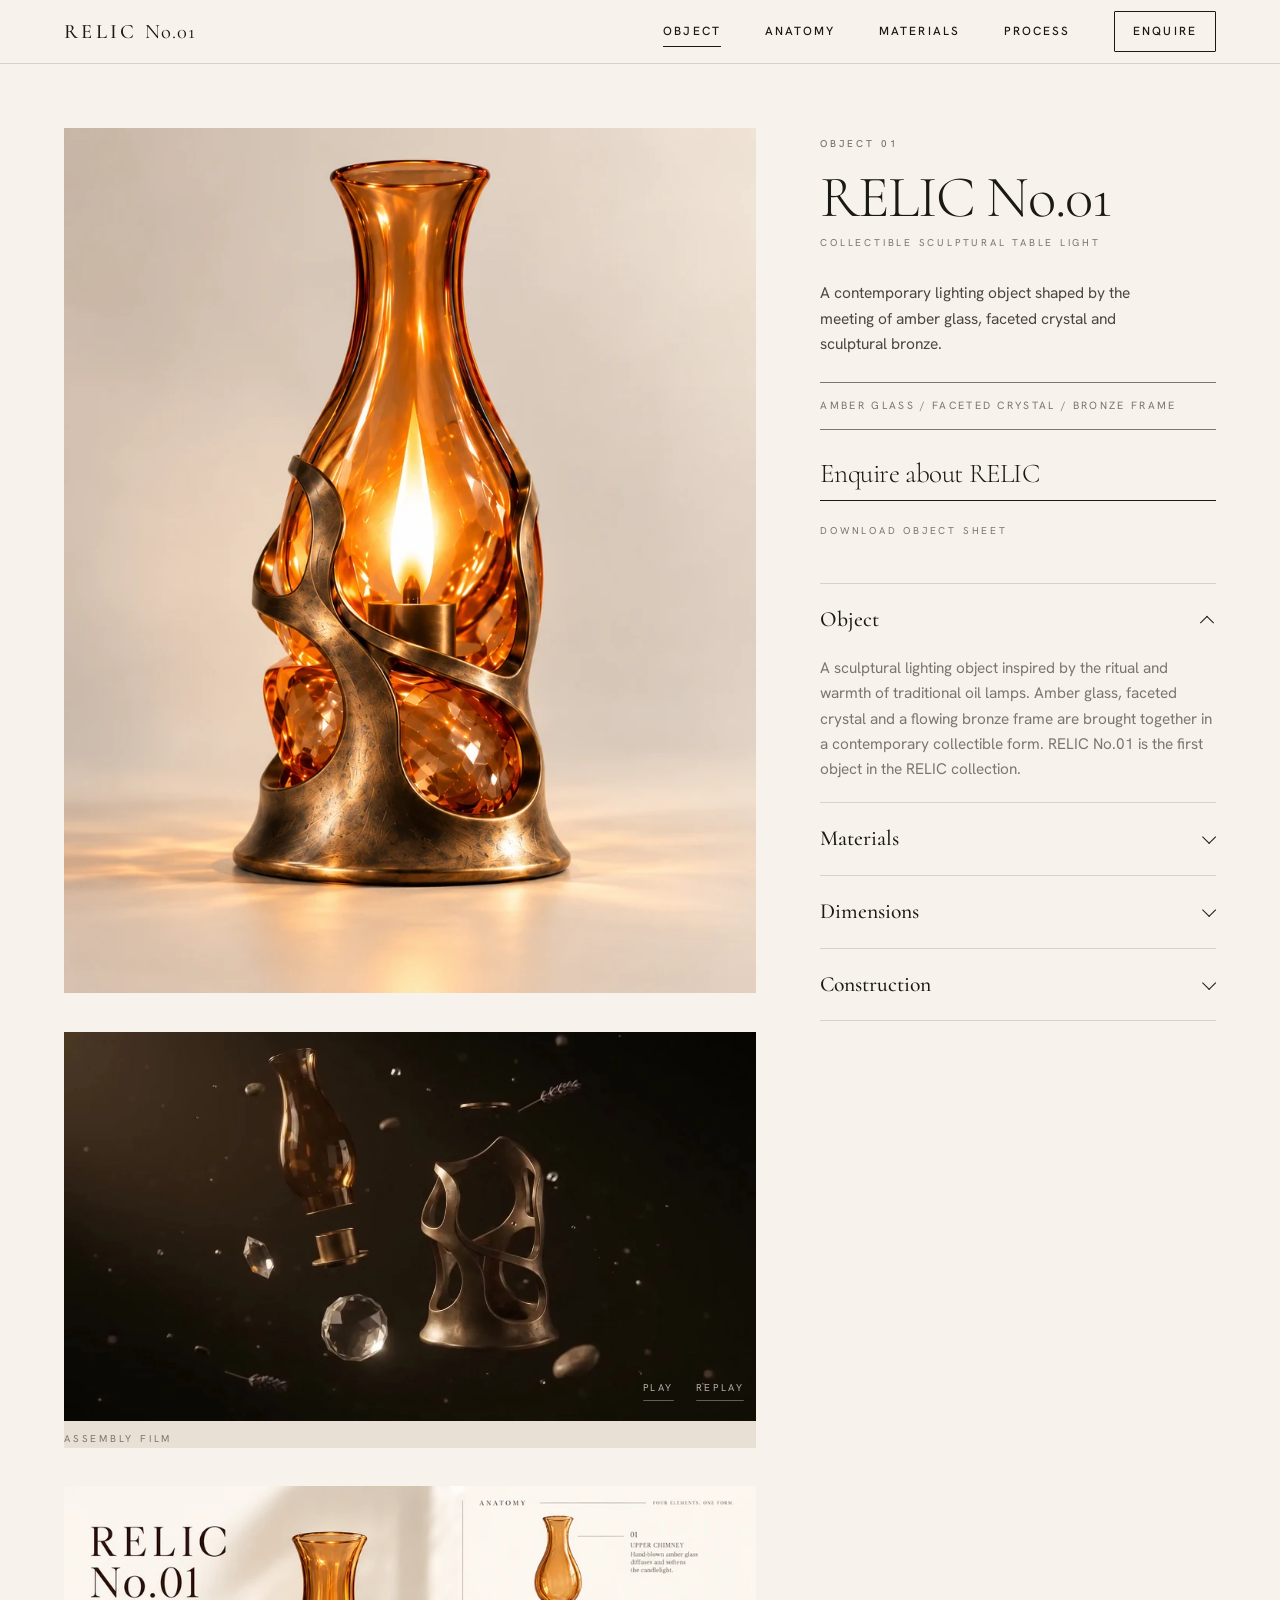
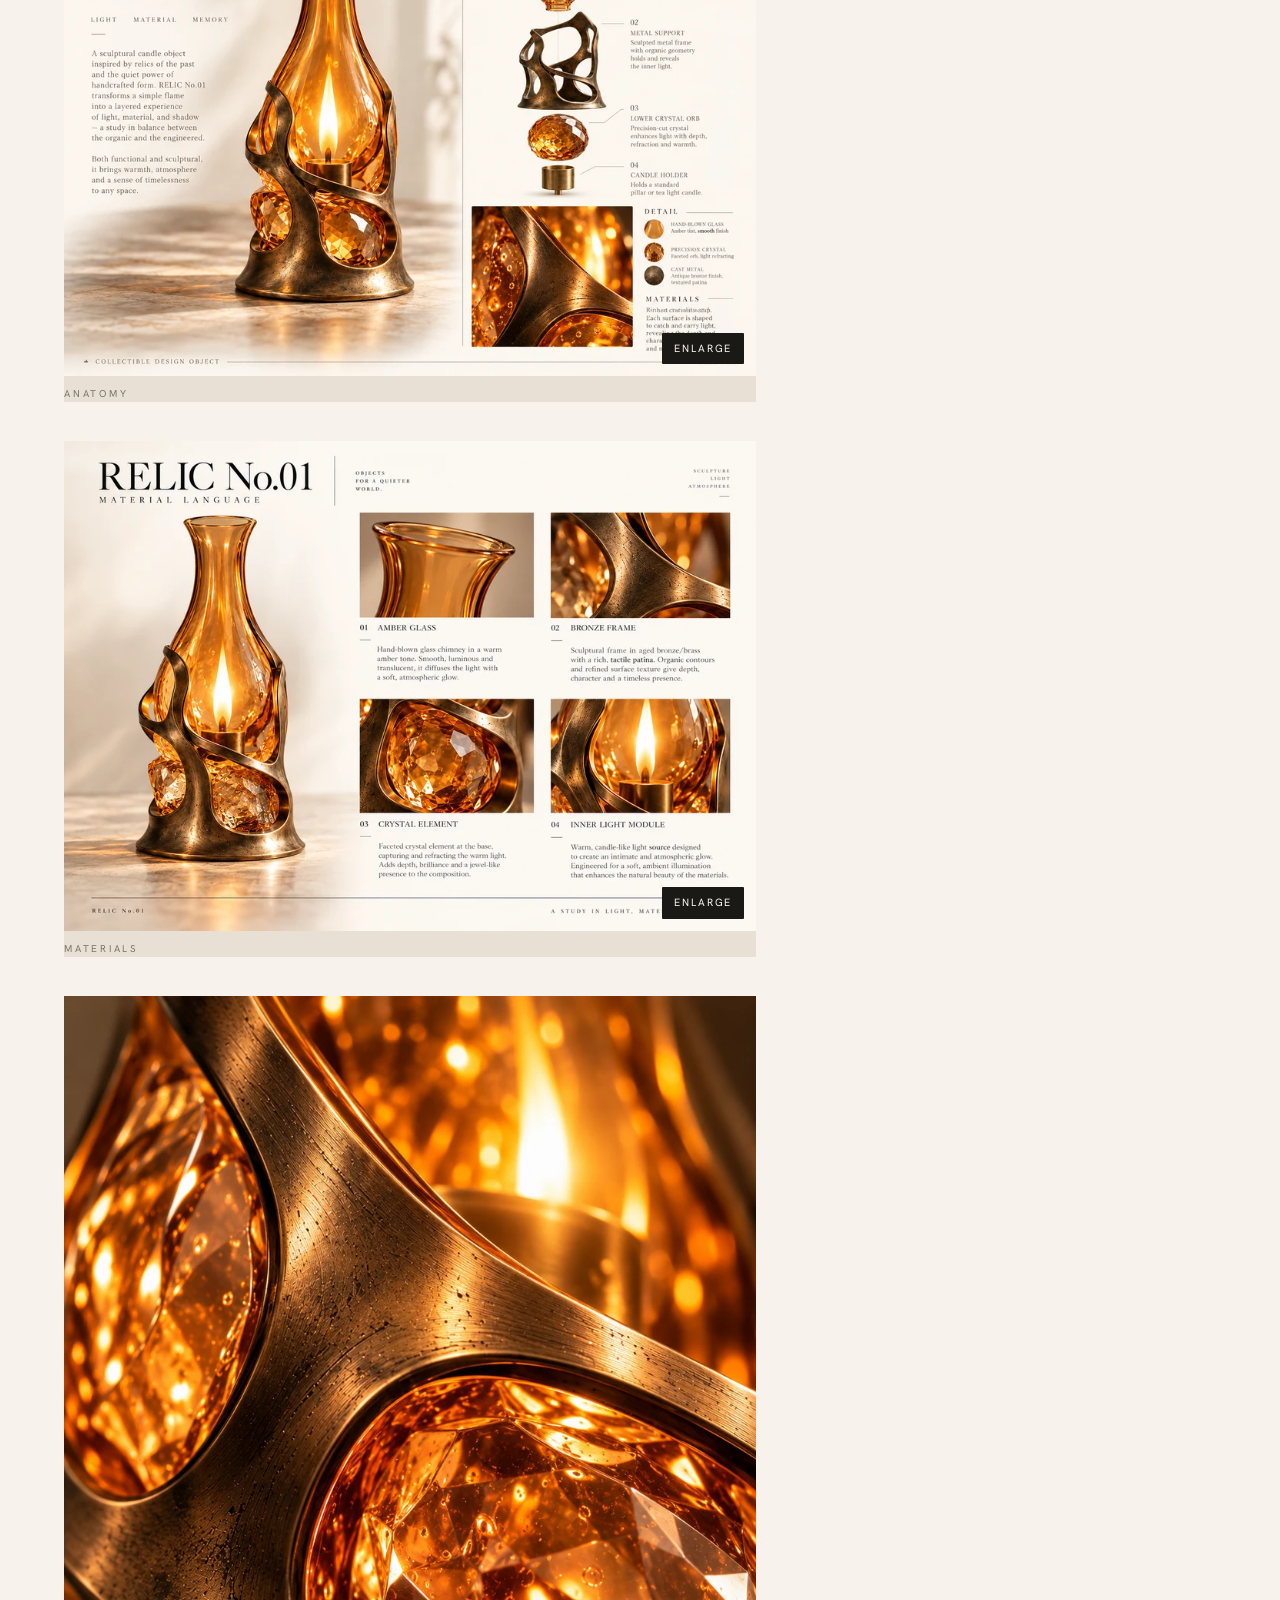
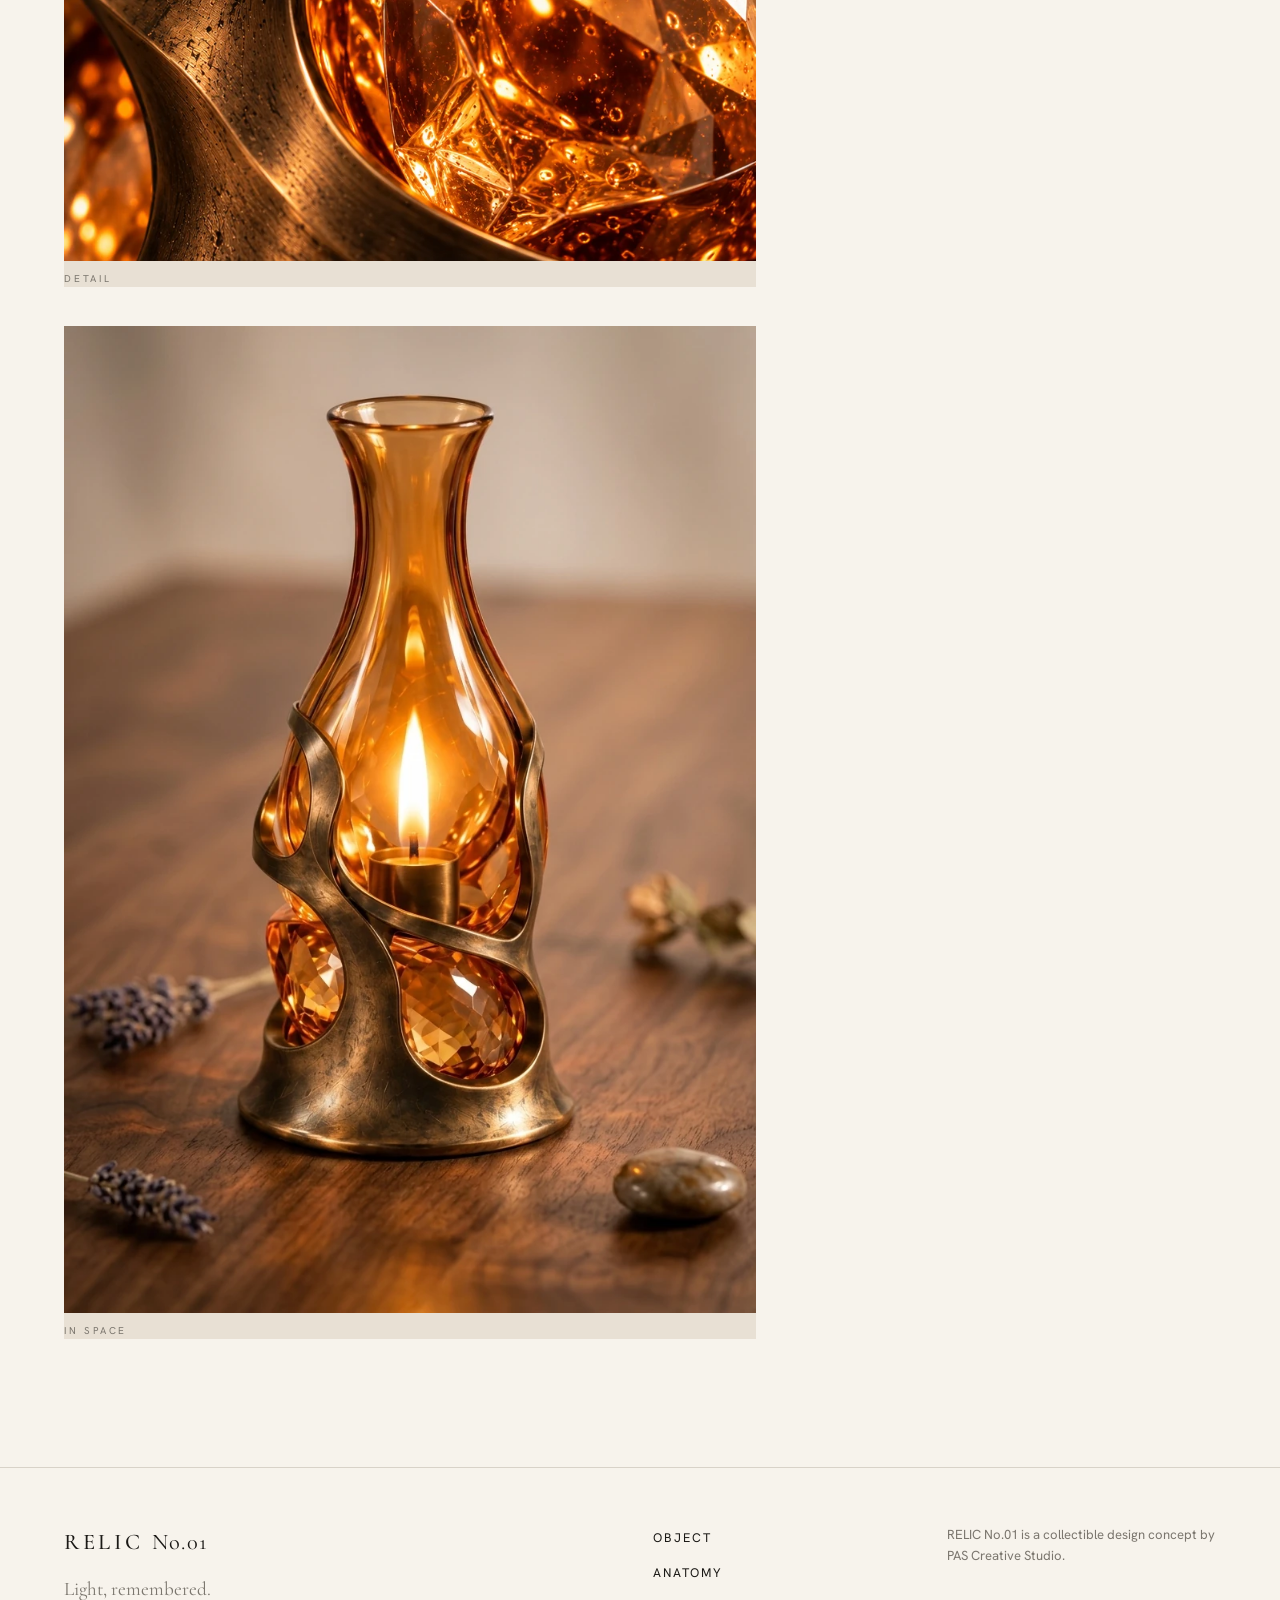
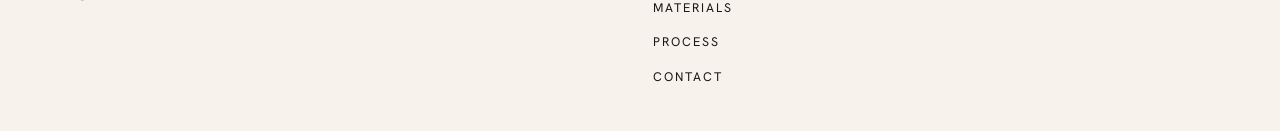
==== object/relic-01/index.html @ 2372d44c "Add files via upload" ====
<!doctype html>
<html lang="en">
<head>
<meta charset="utf-8">
<meta name="viewport" content="width=device-width, initial-scale=1, viewport-fit=cover">
<title>RELIC No.01 — Collectible Sculptural Table Light</title>
<meta name="description" content="RELIC No.01: a contemporary lighting object shaped by the meeting of amber glass, faceted crystal and sculptural bronze.">
<meta name="theme-color" content="#F7F3EC">
<meta property="og:title" content="RELIC No.01 — Collectible Sculptural Table Light">
<meta property="og:description" content="RELIC No.01: a contemporary lighting object shaped by the meeting of amber glass, faceted crystal and sculptural bronze.">
<meta property="og:type" content="website">
<meta property="og:image" content="../../assets/img/relic-hero-neutral.webp">
<link rel="preconnect" href="https://fonts.googleapis.com"><link rel="preconnect" href="https://fonts.gstatic.com" crossorigin><link href="https://fonts.googleapis.com/css2?family=Cormorant:ital,wght@0,300;0,400;0,500;1,400&family=Hanken+Grotesk:wght@400;500&display=swap" rel="stylesheet">
<link rel="stylesheet" href="../../css/style.css">
</head>
<body>
<a class="skip" href="#main">Skip to content</a>
<header class="header is-paper">
  <a class="logo" href="../../" aria-label="RELIC No.01, home">RELIC<span>No.01</span></a>
  <button class="menu-btn" type="button" aria-expanded="false" aria-controls="nav">Menu</button>
  <nav class="nav" id="nav" aria-label="Primary">
    <a href="../../object/relic-01/" aria-current="page">Object</a>
    <a href="../../#anatomy">Anatomy</a>
    <a href="../../#materials">Materials</a>
    <a href="../../#process">Process</a>
    <button class="nav__enq" type="button" data-enquire>Enquire</button>
  </nav>
</header>
<main id="main" class="pp">
  <div class="pp__grid">
    <div class="pp__media">
      <figure class="pp__hero">
        <img src="../../assets/img/relic-hero-neutral.webp" srcset="../../assets/img/relic-hero-neutral-900.webp 900w, ../../assets/img/relic-hero-neutral.webp 1122w" sizes="(max-width: 960px) 100vw, 58vw" width="1122" height="1402" alt="RELIC No.01, lit, against a neutral backdrop: full silhouette of the glass chimney, crystal and bronze frame." loading="eager" fetchpriority="high">
      </figure>
      <figure>
        <div class="film" data-film-wrap>
  <video id="v-assembly" data-film muted playsinline preload="none" poster="../../assets/img/poster-assembly.webp" aria-label="Film: the glass chimney, inner light, crystal and bronze frame drawing together into RELIC No.01.">
    <source src="../../assets/video/relic-assembly.mp4" type="video/mp4">
  </video>
  <div class="film__ctrl">
    <button type="button" data-toggle="v-assembly">Pause</button>
    <button type="button" data-replay="v-assembly">Replay</button>
  </div>
</div>
        <figcaption class="meta">Assembly film</figcaption>
      </figure>
      <figure>
        <button class="zoom" type="button" data-zoom="../../assets/img/relic-anatomy-board.webp" data-alt="Anatomy board" aria-label="Enlarge the anatomy board">
          <img src="../../assets/img/relic-anatomy-board.webp" srcset="../../assets/img/relic-anatomy-board-900.webp 900w, ../../assets/img/relic-anatomy-board.webp 1491w" sizes="(max-width: 960px) 100vw, 58vw" width="1491" height="1055" alt="Anatomy board: exploded view of RELIC No.01 showing each component." loading="lazy" decoding="async">
          <span class="zoom__hint" aria-hidden="true">Enlarge</span>
        </button>
        <figcaption class="meta">Anatomy</figcaption>
      </figure>
      <figure>
        <button class="zoom" type="button" data-zoom="../../assets/img/relic-material-board.webp" data-alt="Material board" aria-label="Enlarge the material board">
          <img src="../../assets/img/relic-material-board.webp" srcset="../../assets/img/relic-material-board-900.webp 900w, ../../assets/img/relic-material-board.webp 1491w" sizes="(max-width: 960px) 100vw, 58vw" width="1491" height="1055" alt="Material board: amber glass, bronze frame, crystal element and inner light module." loading="lazy" decoding="async">
          <span class="zoom__hint" aria-hidden="true">Enlarge</span>
        </button>
        <figcaption class="meta">Materials</figcaption>
      </figure>
      <figure>
        <img src="../../assets/img/relic-macro-junction.webp" srcset="../../assets/img/relic-macro-junction-900.webp 900w, ../../assets/img/relic-macro-junction.webp 1122w" sizes="(max-width: 960px) 100vw, 58vw" width="1122" height="1402" alt="Macro detail: patinated bronze rib meeting faceted amber crystal." loading="lazy" decoding="async">
        <figcaption class="meta">Detail</figcaption>
      </figure>
      <figure>
        <img src="../../assets/img/relic-lifestyle-wood.webp" width="864" height="1232" alt="RELIC No.01 lit on a walnut table beside dried lavender and a smooth stone." loading="lazy" decoding="async">
        <figcaption class="meta">In space</figcaption>
      </figure>
    </div>

    <aside class="pp__info" aria-label="Object information">
      <p class="eyebrow" style="margin-bottom:1rem">OBJECT 01</p>
      <h1>RELIC No.01</h1>
      <p class="pp__cat">Collectible Sculptural Table Light</p>
      <p class="pp__desc">A contemporary lighting object shaped by the meeting of amber glass, faceted crystal and sculptural bronze.</p>
      <p class="pp__mat">Amber Glass / Faceted Crystal / Bronze Frame</p>
      <div class="pp__cta">
        <button class="cta-line cta-line--sm" type="button" data-enquire>Enquire about RELIC</button>
        <a class="cta-sub" href="../../assets/relic-no01-object-sheet.pdf" download>Download object sheet</a>
      </div>

      <div class="acc">
        <div class="acc__item">
          <h2><button class="acc__btn" type="button" id="a1" aria-expanded="true" aria-controls="p1">Object</button></h2>
          <div class="acc__panel" id="p1" role="region" aria-labelledby="a1" data-open="true"><div>
            <p>A sculptural lighting object inspired by the ritual and warmth of traditional oil lamps. Amber glass, faceted crystal and a flowing bronze frame are brought together in a contemporary collectible form. RELIC No.01 is the first object in the RELIC collection.</p>
          </div></div>
        </div>
        <div class="acc__item">
          <h2><button class="acc__btn" type="button" id="a2" aria-expanded="false" aria-controls="p2">Materials</button></h2>
          <div class="acc__panel" id="p2" role="region" aria-labelledby="a2" data-open="false"><div>
            <ul>
              <li><span>Glass chimney</span><span>Amber-tinted glass</span></li>
              <li><span>Crystal element</span><span>Faceted crystal element</span></li>
              <li><span>Frame</span><span>Bronze-toned sculptural metal frame</span></li>
              <li><span>Inner light</span><span>Compact inner light holder</span></li>
            </ul>
          </div></div>
        </div>
        <div class="acc__item">
          <h2><button class="acc__btn" type="button" id="a3" aria-expanded="false" aria-controls="p3">Dimensions</button></h2>
          <div class="acc__panel" id="p3" role="region" aria-labelledby="a3" data-open="false"><div>
            <ul>
              <li><span>Total height</span><span>380 mm</span></li>
              <li><span>Maximum width</span><span>160 mm</span></li>
              <li><span>Glass chimney</span><span>180 mm</span></li>
              <li><span>Crystal element</span><span>60 mm</span></li>
              <li><span>Metal body and base</span><span>140 mm</span></li>
            </ul>
            <p class="note">Concept dimensions: provisional proportions from the design sheet, not final manufacturing dimensions.</p>
          </div></div>
        </div>
        <div class="acc__item">
          <h2><button class="acc__btn" type="button" id="a4" aria-expanded="false" aria-controls="p4">Construction</button></h2>
          <div class="acc__panel" id="p4" role="region" aria-labelledby="a4" data-open="false"><div>
            <p>Four elements: an upper glass chimney, an inner light holder, a faceted crystal element and a sculptural metal frame that holds and reveals the inner light. The frame rises from an integrated, flared base that sits directly on the surface. The holder is designed around a compact candle-like light source.</p>
          </div></div>
        </div>
      </div>
    </aside>
  </div>
</main>
<footer class="footer">
  <div class="grid">
    <div class="footer__brand">
      <a class="logo" href="../../">RELIC<span>No.01</span></a>
      <p>Light, remembered.</p>
    </div>
    <nav class="footer__links" aria-label="Footer">
      <a href="../../object/relic-01/">Object</a>
      <a href="../../#anatomy">Anatomy</a>
      <a href="../../#materials">Materials</a>
      <a href="../../#process">Process</a>
      <button type="button" data-enquire>Contact</button>
    </nav>
    <p class="footer__credit">RELIC No.01 is a collectible design concept by PAS Creative Studio.</p>
  </div>
</footer>
<dialog id="lightbox" class="lightbox" aria-label="Enlarged image">
  <button class="lightbox__close" type="button">Close</button>
  <img src="" alt="">
</dialog>
<dialog id="enquiry" class="enq" aria-labelledby="enq-title">
  <div class="enq__wrap">
    <button class="enq__close" type="button">Close</button>
    <div class="enq__side">
      <p class="meta">RELIC No.01</p>
      <h2 id="enq-title">Enquire about RELIC</h2>
      <p class="lead">A few words are enough.</p>
    </div>
    <form class="enq__form">
      <label class="field"><span>Name</span><input name="name" autocomplete="name" required></label>
      <label class="field"><span>Email</span><input name="email" type="email" autocomplete="email" required></label>
      <label class="field"><span>Message</span><textarea name="message" rows="3" required></textarea></label>
      <button class="enq__send" type="submit">Send enquiry</button>
      <p class="enq__status" role="status" aria-live="polite"></p>
    </form>
  </div>
</dialog>
<script src="../../js/main.js" defer></script>
</body>
</html>
---- css/style.css ----
/* RELIC No.01 — stylesheet
   Tokens come from the project brief. Warm-white editorial site with a dark entrance. */

:root {
  --bg: #F7F3EC;
  --white: #FFFFFF;
  --ink: #1B1916;
  --ink-2: #7B766E;
  --warm: #E8E0D4;
  --bronze: #7A5536;
  --amber: #C97624;
  --line: #D8D2C8;
  --black: #090807;
  --deep: #040302;

  --m: clamp(20px, 5vw, 80px);          /* outer margin */
  --gap: clamp(12px, 2vw, 28px);        /* column gap */
  --header-h: 64px;

  --serif: "Cormorant", "Cormorant Garamond", "Bodoni 72", Didot, Georgia, "Times New Roman", serif;
  --sans: "Hanken Grotesk", "Helvetica Neue", Helvetica, Arial, system-ui, sans-serif;
}

*, *::before, *::after { box-sizing: border-box; }
html { -webkit-text-size-adjust: 100%; scroll-padding-top: calc(var(--header-h) + 8px); }
body {
  margin: 0;
  background: var(--bg);
  color: var(--ink);
  font-family: var(--sans);
  font-size: 1.0625rem;
  line-height: 1.65;
  -webkit-font-smoothing: antialiased;
  text-rendering: optimizeLegibility;
}
img, video { display: block; max-width: 100%; height: auto; }
button { font: inherit; color: inherit; background: none; border: 0; padding: 0; cursor: pointer; }
a { color: inherit; }
h1, h2, h3, p, ol, ul, dl, dd, figure { margin: 0; padding: 0; }
ol, ul { list-style: none; }

:focus-visible { outline: 2px solid var(--amber); outline-offset: 3px; }

.skip {
  position: fixed; left: 12px; top: -60px; z-index: 200;
  background: var(--ink); color: var(--bg); padding: 10px 16px; text-decoration: none;
}
.skip:focus { top: 12px; }

/* ---------- type ---------- */
.display {
  font-family: var(--serif);
  font-weight: 300;
  font-size: clamp(2.9rem, 7.6vw, 8.4rem);
  line-height: 0.96;
  letter-spacing: -0.028em;
  text-wrap: balance;
}
.headline {
  font-family: var(--serif);
  font-weight: 300;
  font-size: clamp(2.2rem, 5vw, 5.2rem);
  line-height: 1;
  letter-spacing: -0.022em;
  text-wrap: balance;
}
.eyebrow {
  font-family: var(--sans);
  font-size: 0.62rem;
  font-weight: 500;
  letter-spacing: 0.3em;
  text-transform: uppercase;
  color: var(--ink-2);
  margin-bottom: 2.2rem;
}
.copy { max-width: 36ch; color: #4b463f; font-size: .97rem; line-height: 1.72; }
.copy--muted { color: var(--ink-2); }
.meta {
  font-size: 0.62rem; letter-spacing: 0.28em; text-transform: uppercase; color: var(--ink-2);
}

/* ---------- layout ---------- */
.grid {
  display: grid;
  grid-template-columns: repeat(12, minmax(0, 1fr));
  column-gap: var(--gap);
  padding-inline: var(--m);
}
.section { padding-block: clamp(120px, 17vw, 260px); }
.section--tight { padding-block: clamp(56px, 8vw, 120px); }
.rule { border: 0; border-top: 1px solid var(--line); margin: 0; }

/* ---------- buttons / links ---------- */
.btn {
  display: inline-flex; align-items: center; justify-content: center;
  min-height: 48px; padding: 0 28px;
  font-size: 0.78rem; font-weight: 500; letter-spacing: 0.16em; text-transform: uppercase;
  text-decoration: none;
  border: 1px solid var(--ink); border-radius: 1px;
  transition: background-color .35s ease, color .35s ease, border-color .35s ease;
}
.btn--solid { background: var(--ink); color: var(--bg); }
.btn--solid:hover { background: var(--bronze); border-color: var(--bronze); }
.btn--line { background: transparent; color: var(--ink); }
.btn--line:hover { background: var(--ink); color: var(--bg); }
.btn--sm { min-height: 40px; padding: 0 18px; font-size: 0.7rem; }
.link {
  display: inline-block; font-size: 0.78rem; font-weight: 500; letter-spacing: 0.16em; text-transform: uppercase;
  text-decoration: none; padding-bottom: 6px; border-bottom: 1px solid currentColor;
  transition: color .3s ease, border-color .3s ease;
}
.link:hover { color: var(--bronze); }

/* ---------- header ---------- */
.header {
  position: fixed; inset: 0 0 auto 0; z-index: 100;
  height: var(--header-h);
  display: flex; align-items: center; justify-content: space-between;
  padding-inline: var(--m);
  transition: background-color .6s ease, color .6s ease, border-color .6s ease;
  border-bottom: 1px solid transparent;
}
.header.is-light { color: var(--bg); background: transparent; }
.header.is-paper {
  color: var(--ink);
  background: rgba(247, 243, 236, .93);
  -webkit-backdrop-filter: blur(10px); backdrop-filter: blur(10px);
  border-bottom-color: var(--line);
}
.logo {
  font-family: var(--serif); font-size: 1.28rem; font-weight: 500; letter-spacing: 0.16em;
  text-decoration: none; white-space: nowrap;
}
.logo span { font-weight: 400; letter-spacing: 0.06em; margin-left: .35em; }
.nav { display: flex; align-items: center; gap: clamp(20px, 3.4vw, 52px); }
.nav a, .nav button.nav__enq {
  font-size: 0.74rem; font-weight: 500; letter-spacing: 0.18em; text-transform: uppercase;
  text-decoration: none; position: relative; padding: 8px 0;
}
.nav a::after {
  content: ""; position: absolute; left: 0; right: 0; bottom: 2px; height: 1px;
  background: currentColor; transform: scaleX(0); transform-origin: left; transition: transform .4s ease;
}
.nav a:hover::after, .nav a[aria-current="page"]::after { transform: scaleX(1); }
.nav__enq { border: 1px solid currentColor; padding: 10px 18px !important; border-radius: 1px; transition: background-color .3s, color .3s; }
.nav__enq:hover { background: var(--ink); color: var(--bg); border-color: var(--ink); }
.header.is-light .nav__enq:hover { background: var(--bg); color: var(--ink); border-color: var(--bg); }
.menu-btn { display: none; font-size: 0.74rem; font-weight: 500; letter-spacing: 0.18em; text-transform: uppercase; padding: 10px 0; }

@media (max-width: 820px) {
  .menu-btn { display: block; }
  .nav {
    position: fixed; inset: var(--header-h) 0 auto 0;
    flex-direction: column; align-items: flex-start; gap: 0;
    background: var(--bg); color: var(--ink);
    padding: 12px var(--m) 28px; border-bottom: 1px solid var(--line);
    transform: translateY(-8px); opacity: 0; visibility: hidden;
    transition: opacity .35s ease, transform .35s ease, visibility .35s;
  }
  .nav.is-open { opacity: 1; transform: none; visibility: visible; }
  .nav a, .nav button.nav__enq { width: 100%; padding: 16px 0; font-size: .82rem; border-bottom: 1px solid var(--line); }
  .nav a::after { display: none; }
  .nav__enq { border: 0 !important; border-bottom: 1px solid var(--line) !important; text-align: left; padding: 16px 0 !important; }
  .nav__enq:hover { background: none !important; color: var(--bronze) !important; }
  body.menu-open .header.is-light { background: var(--bg); color: var(--ink); }
}

/* ---------- 01 dark entrance ---------- */
.entrance { position: relative; height: 300vh; height: 300svh; background: var(--deep); }
.entrance__pin {
  position: sticky; top: 0; height: 100vh; height: 100svh; overflow: hidden;
  background: var(--deep);
}
.entrance__frame {
  position: absolute; top: 3svh; bottom: 3svh;
  right: calc(var(--m) + 3vw);
  aspect-ratio: 1122 / 1402;
  -webkit-mask-image: linear-gradient(to right, transparent, #000 19%, #000 81%, transparent), linear-gradient(to bottom, transparent, #000 14%, #000 86%, transparent);
  -webkit-mask-composite: source-in;
  mask-image: linear-gradient(to right, transparent, #000 19%, #000 81%, transparent), linear-gradient(to bottom, transparent, #000 14%, #000 86%, transparent);
  mask-composite: intersect;
}
.entrance__frame img { position: absolute; inset: 0; width: 100%; height: 100%; object-fit: cover; }
.e-base { filter: brightness(.022) saturate(.6); }
.e-lit {
  --mx: 50%; --my: 45%; --r: 160px;
  -webkit-mask-image: radial-gradient(circle var(--r) at var(--mx) var(--my), #000 0%, rgba(0,0,0,.82) 24%, rgba(0,0,0,.3) 56%, transparent 100%);
  mask-image: radial-gradient(circle var(--r) at var(--mx) var(--my), #000 0%, rgba(0,0,0,.82) 24%, rgba(0,0,0,.3) 56%, transparent 100%);
}
.entrance__text {
  position: absolute; left: var(--m); bottom: clamp(36px, 9svh, 96px);
  color: var(--bg); max-width: 38vw;
}
.entrance__line {
  font-size: .74rem; letter-spacing: .26em; text-transform: uppercase; color: rgba(247,243,236,.5); margin-bottom: 1.8rem; font-size: .64rem;
}
.entrance__title { font-size: clamp(2.8rem, 6.4vw, 7rem); color: rgba(247,243,236,.92); }
.entrance__hint {
  display: flex; align-items: center; gap: 14px; margin-top: 2.6rem;
  font-size: .62rem; letter-spacing: .3em; text-transform: uppercase; color: rgba(247,243,236,.45);
}
.entrance__hint i { display: block; width: 44px; height: 1px; background: currentColor; transform-origin: left; animation: hint 2.8s ease-in-out infinite; }
@keyframes hint { 0%, 100% { transform: scaleX(.3); opacity: .5; } 50% { transform: scaleX(1); opacity: 1; } }

@media (max-width: 820px) {
  .entrance__frame { left: 50%; right: auto; top: 11svh; bottom: auto; width: min(94vw, 62svh); transform: translateX(-50%); }
  .entrance__text { right: var(--m); max-width: none; bottom: clamp(28px, 6svh, 56px); }
  .entrance__title { font-size: clamp(2.5rem, 12vw, 3.6rem); }
  .entrance__hint { margin-top: 1.6rem; }
}

/* ---------- 02 introduction ---------- */
.intro .eyebrow { grid-column: 1 / -1; }
.intro h2 { grid-column: 1 / span 10; }
.intro .copy { grid-column: 7 / span 5; margin-top: clamp(32px, 5vw, 72px); font-size: 1.125rem; }
@media (max-width: 820px) {
  .intro h2 { grid-column: 1 / -1; }
  .intro .copy { grid-column: 1 / -1; }
}

/* ---------- 03 hero object ---------- */
.object-hero { align-items: end; }
.object-hero__media { grid-column: 1 / span 6; max-width: min(100%, 76svh); }
.object-hero__media img { width: 100%; }
.object-hero__text { grid-column: 8 / span 5; padding-bottom: 6px; }
.object-hero__text .headline { margin-bottom: 1.6rem; }
.object-hero__text .copy { margin-bottom: 2.4rem; }
@media (max-width: 820px) {
  .object-hero__media, .object-hero__text { grid-column: 1 / -1; }
  .object-hero__media { max-width: none; }
  .object-hero__text { margin-top: 2.4rem; }
}

/* ---------- 04 assembly film ---------- */
.film-head { align-items: end; padding-bottom: clamp(32px, 5vw, 64px); }
.film-head .eyebrow { grid-column: 1 / -1; }
.film-head .headline { grid-column: 1 / span 7; }
.film-head .copy { grid-column: 9 / span 4; }
@media (max-width: 820px) {
  .film-head .headline, .film-head .copy { grid-column: 1 / -1; }
  .film-head .copy { margin-top: 1.4rem; }
}
.film { position: relative; background: var(--black); }
.film video, .film > img { width: 100%; aspect-ratio: 16 / 9; object-fit: cover; background: var(--black); }
.film__ctrl { position: absolute; right: var(--m); bottom: 18px; display: flex; gap: 8px; }
.film__ctrl button {
  min-height: 36px; padding: 0 14px; color: var(--bg);
  font-size: .68rem; letter-spacing: .18em; text-transform: uppercase;
  border: 1px solid rgba(247,243,236,.5); background: rgba(9,8,7,.35); border-radius: 1px;
  -webkit-backdrop-filter: blur(4px); backdrop-filter: blur(4px);
  transition: background-color .3s, color .3s, border-color .3s;
}
.film__ctrl button:hover { background: var(--bg); color: var(--ink); border-color: var(--bg); }
.film__cap { padding: 14px var(--m) 0; }

/* ---------- 05 anatomy ---------- */
.anatomy .grid { align-items: start; }
.anatomy__text { grid-column: 1 / span 4; position: sticky; top: calc(var(--header-h) + 40px); }
.anatomy__text .headline { margin-bottom: 1.6rem; }
.anatomy__text .copy { margin-bottom: clamp(28px, 3.4vw, 48px); }
.anatomy__board { grid-column: 5 / -1; }
.parts { border-top: 1px solid var(--line); }
.parts li { display: grid; grid-template-columns: 3.2rem 1fr; padding: 18px 0; border-bottom: 1px solid var(--line); }
.parts .n { font-family: var(--serif); font-size: 1.15rem; color: var(--bronze); line-height: 1.5; }
.parts h3 { font-family: var(--serif); font-weight: 500; font-size: 1.3rem; line-height: 1.3; }
.parts p { font-size: .94rem; color: var(--ink-2); margin-top: 4px; max-width: 38ch; line-height: 1.55; }
@media (max-width: 960px) {
  .anatomy__text { position: static; grid-column: 1 / -1; }
  .anatomy__board { grid-column: 1 / -1; margin-top: 48px; }
}
@media (min-width: 961px) and (max-height: 820px) {
  .anatomy__text { position: static; }
}

.zoom { display: block; width: 100%; position: relative; cursor: zoom-in; background: var(--warm); }
.zoom img { width: 100%; }
.zoom__hint {
  position: absolute; right: 12px; bottom: 12px; padding: 7px 12px;
  font-size: .66rem; letter-spacing: .18em; text-transform: uppercase;
  background: rgba(247,243,236,.92); color: var(--ink); border-radius: 1px;
}

/* ---------- 06 materials ---------- */
.materials .head { align-items: end; margin-bottom: clamp(40px, 6vw, 88px); }
.materials .eyebrow { grid-column: 1 / -1; }
.materials .headline { grid-column: 1 / span 7; }
.materials .head .copy { grid-column: 9 / span 4; }
.materials .board { padding-inline: var(--m); }
.mat {
  display: grid; grid-template-columns: repeat(4, minmax(0, 1fr)); column-gap: var(--gap);
  padding-inline: var(--m); margin-top: clamp(40px, 6vw, 88px);
}
.mat > div { border-top: 1px solid var(--ink); padding-top: 18px; padding-right: 12px; }
.mat dt { font-family: var(--serif); font-size: 1.5rem; font-weight: 500; line-height: 1.2; margin-bottom: 10px; }
.mat dd { font-size: .96rem; color: var(--ink-2); max-width: 30ch; line-height: 1.6; }
@media (max-width: 820px) {
  .materials .headline, .materials .head .copy { grid-column: 1 / -1; }
  .materials .head .copy { margin-top: 1.4rem; }
  .mat { grid-template-columns: 1fr 1fr; row-gap: 32px; }
}
@media (max-width: 520px) { .mat { grid-template-columns: 1fr; } }

/* ---------- 07 material detail (charcoal) ---------- */
.detail { background: var(--ink); color: var(--bg); padding: 0; }
.detail .grid { align-items: stretch; min-height: min(100svh, 920px); }
.detail__text {
  grid-column: 1 / span 5; align-self: end; padding-block: clamp(64px, 9vw, 128px);
}
.detail .eyebrow { color: rgba(247,243,236,.55); }
.detail .headline { margin-bottom: 1.6rem; }
.detail .copy { color: rgba(247,243,236,.78); }
.detail__media {
  grid-column: 6 / -1; margin-right: calc(var(--m) * -1); position: relative; min-height: 60svh; overflow: hidden;
}
.detail__media img { position: absolute; inset: 0; width: 100%; height: 100%; object-fit: cover; object-position: 50% 50%; }
@media (max-width: 820px) {
  .detail .grid { display: flex; flex-direction: column-reverse; padding-inline: 0; min-height: 0; }
  .detail__media { margin: 0; min-height: 0; aspect-ratio: 4 / 4.6; }
  .detail__text { padding: 40px var(--m) 72px; }
}

/* ---------- 08 light study ---------- */
.light-head { padding-bottom: clamp(32px, 5vw, 64px); align-items: end; }
.light-head .eyebrow { grid-column: 1 / -1; }
.light-head .headline { grid-column: 1 / span 8; }
.light-head .copy { grid-column: 9 / span 4; }
.light-film { margin-inline: var(--m); }
.light-film video { width: 100%; aspect-ratio: 16 / 9; object-fit: cover; background: var(--black); }
.light-actions { display: flex; flex-wrap: wrap; gap: 24px; align-items: center; justify-content: space-between; padding: 22px var(--m) 0; }
.textbtn {
  font-size: .78rem; font-weight: 500; letter-spacing: .16em; text-transform: uppercase;
  padding-bottom: 6px; border-bottom: 1px solid currentColor; transition: color .3s;
}
.textbtn:hover { color: var(--bronze); }
@media (max-width: 820px) {
  .light-head .headline, .light-head .copy { grid-column: 1 / -1; }
  .light-head .copy { margin-top: 1.4rem; }
}

/* ---------- 09 object in space ---------- */
.space .grid { align-items: start; }
.space__main { grid-column: 1 / span 7; }
.space__side { grid-column: 9 / span 4; display: flex; flex-direction: column; gap: clamp(40px, 6vw, 96px); padding-top: clamp(0px, 4vw, 64px); }
.space__side .headline { margin-bottom: 1.4rem; }
.space__film { position: relative; }
.space__film video { width: 100%; aspect-ratio: 16 / 9; object-fit: cover; background: var(--black); }
.space__film .film__ctrl { right: 10px; bottom: 10px; }
@media (max-width: 820px) {
  .space__main, .space__side { grid-column: 1 / -1; }
  .space__side { margin-top: 40px; padding-top: 0; }
}

/* ---------- 10 process ---------- */
.process .head { margin-bottom: clamp(48px, 7vw, 100px); align-items: end; }
.process .eyebrow { grid-column: 1 / -1; }
.process .headline { grid-column: 1 / span 7; }
.process .head .copy { grid-column: 9 / span 4; }
.step { padding-block: clamp(32px, 4.5vw, 64px); border-top: 1px solid var(--line); align-items: start; }
.step__label { grid-column: 1 / span 3; }
.step__label .n { font-family: var(--serif); font-size: 1.15rem; color: var(--bronze); }
.step__label h3 { font-family: var(--serif); font-weight: 500; font-size: 1.6rem; line-height: 1.2; margin: 6px 0 10px; }
.step__label p { font-size: .94rem; color: var(--ink-2); max-width: 30ch; line-height: 1.55; }
.step__media { grid-column: 4 / -1; }
.step__media--small { max-width: 360px; }
.step__media--blender { background: #3c3c3c; max-width: 300px; }
.step__media img[src*="blender"] { image-rendering: auto; }
@media (max-width: 820px) {
  .process .headline, .process .head .copy { grid-column: 1 / -1; }
  .process .head .copy { margin-top: 1.4rem; }
  .step__label, .step__media { grid-column: 1 / -1; }
  .step__media { margin-top: 24px; }
}

/* ---------- 11 closing ---------- */
.closing { border-top: 1px solid var(--line); }
.closing .eyebrow { grid-column: 1 / -1; }
.closing h2 { grid-column: 1 / span 10; }
.closing .copy { grid-column: 1 / span 5; margin-top: 2rem; }
.closing__cta { grid-column: 1 / -1; display: flex; flex-wrap: wrap; gap: 14px; margin-top: clamp(36px, 5vw, 64px); }
@media (max-width: 820px) {
  .closing h2, .closing .copy { grid-column: 1 / -1; }
  .closing__cta .btn { width: 100%; }
}

/* ---------- footer ---------- */
.footer { border-top: 1px solid var(--line); padding-block: 56px 40px; }
.footer .grid { row-gap: 40px; align-items: start; }
.footer__brand { grid-column: 1 / span 5; }
.footer__brand .logo { display: inline-block; font-size: 1.4rem; }
.footer__brand p { margin-top: .8rem; color: var(--ink-2); font-family: var(--serif); font-size: 1.2rem; }
.footer__links { grid-column: 7 / span 3; display: flex; flex-direction: column; gap: 6px; }
.footer__links a, .footer__links button { font-size: .78rem; letter-spacing: .16em; text-transform: uppercase; text-decoration: none; text-align: left; padding: 4px 0; }
.footer__links a:hover, .footer__links button:hover { color: var(--bronze); }
.footer__credit { grid-column: 10 / span 3; font-size: .82rem; color: var(--ink-2); line-height: 1.6; }
@media (max-width: 820px) {
  .footer__brand, .footer__links, .footer__credit { grid-column: 1 / -1; }
}

/* ---------- product page ---------- */
.pp { padding-top: var(--header-h); }
.pp__grid { display: grid; grid-template-columns: minmax(0, 7fr) minmax(0, 4fr); column-gap: clamp(32px, 5vw, 88px); padding-inline: var(--m); padding-block: clamp(32px, 5vw, 72px) clamp(72px, 10vw, 140px); align-items: start; }
.pp__media { display: flex; flex-direction: column; gap: clamp(20px, 3vw, 40px); }
.pp__media figure { position: relative; background: var(--warm); }
.pp__media figcaption { margin-top: 10px; }
.pp__media .film { background: var(--black); }
.pp__media .film__ctrl { right: 12px; }
.pp__hero img { width: 100%; }
.pp__info { position: sticky; top: calc(var(--header-h) + 28px); padding-top: 8px; }
.pp__info h1 { font-family: var(--serif); font-weight: 400; font-size: clamp(2.4rem, 4.2vw, 4rem); line-height: 1.02; margin-bottom: .4rem; }
.pp__cat { font-size: .78rem; letter-spacing: .16em; text-transform: uppercase; color: var(--ink-2); margin-bottom: 1.8rem; }
.pp__desc { max-width: 40ch; margin-bottom: 1.6rem; }
.pp__mat { font-size: .8rem; letter-spacing: .14em; text-transform: uppercase; color: var(--ink-2); padding-block: 14px; border-block: 1px solid var(--line); margin-bottom: 1.8rem; }
.pp__cta { display: flex; flex-direction: column; gap: 10px; margin-bottom: 2.4rem; }
.acc { border-top: 1px solid var(--line); }
.acc__item { border-bottom: 1px solid var(--line); }
.acc__btn { width: 100%; display: flex; justify-content: space-between; align-items: center; padding: 18px 0; text-align: left; font-family: var(--serif); font-size: 1.35rem; font-weight: 500; }
.acc__btn::after { content: ""; width: 10px; height: 10px; border-right: 1px solid currentColor; border-bottom: 1px solid currentColor; transform: rotate(45deg) translateY(-3px); transition: transform .35s ease; margin-right: 4px; }
.acc__btn[aria-expanded="true"]::after { transform: rotate(-135deg) translate(-2px, -2px); }
.acc__panel { display: grid; grid-template-rows: 0fr; transition: grid-template-rows .45s ease; }
.acc__panel > div { overflow: hidden; }
.acc__panel[data-open="true"] { grid-template-rows: 1fr; }
.acc__panel p, .acc__panel li { font-size: .96rem; color: var(--ink-2); line-height: 1.65; max-width: 44ch; }
.acc__panel ul { padding-bottom: 20px; }
.acc__panel li { padding: 6px 0; border-bottom: 1px solid var(--line); display: flex; justify-content: space-between; gap: 18px; }
.acc__panel li span:last-child { color: var(--ink); text-align: right; }
.acc__panel p { padding-bottom: 20px; }
.acc__panel .note { font-size: .82rem; padding-bottom: 20px; }
@media (max-width: 960px) {
  .pp__grid { grid-template-columns: 1fr; padding-inline: 0; }
  .pp__media { gap: 12px; }
  .pp__media figcaption { padding-inline: var(--m); }
  .pp__info { position: static; padding: 40px var(--m) 0; }
  .pp__media .film__ctrl { right: var(--m); }
}

/* ---------- dialogs ---------- */
dialog { border: 0; padding: 0; color: var(--ink); background: var(--bg); }
dialog::backdrop { background: rgba(9, 8, 7, .78); }
.lightbox { width: 100vw; max-width: none; height: 100svh; max-height: none; background: #0f0d0b; overflow: auto; }
.lightbox img { width: max(100%, 1180px); max-width: none; margin: 0 auto; }
.lightbox__close, .enq__close {
  position: fixed; top: 14px; right: 14px; z-index: 5; min-height: 40px; padding: 0 16px;
  font-size: .7rem; letter-spacing: .18em; text-transform: uppercase;
  background: var(--bg); color: var(--ink); border: 1px solid var(--line); border-radius: 1px;
}
.enq { width: min(560px, calc(100vw - 32px)); padding: clamp(28px, 4vw, 48px); }
.enq .close-row { display: flex; justify-content: flex-end; }
.enq__close { position: static; }
.enq h2 { font-family: var(--serif); font-weight: 400; font-size: 2.4rem; line-height: 1.05; margin: 8px 0 12px; }
.enq p.lead { color: var(--ink-2); font-size: .98rem; margin-bottom: 24px; }
.field { display: block; margin-bottom: 20px; }
.field span { display: block; font-size: .68rem; letter-spacing: .18em; text-transform: uppercase; color: var(--ink-2); margin-bottom: 6px; }
.field input, .field textarea {
  width: 100%; font: inherit; color: var(--ink); background: transparent;
  border: 0; border-bottom: 1px solid var(--ink-2); border-radius: 0; padding: 8px 0; outline-offset: 4px;
}
.field textarea { min-height: 96px; resize: vertical; }
.enq__status { margin-top: 16px; font-size: .9rem; color: var(--bronze); min-height: 1.4em; }

/* ---------- misc ---------- */
.fade-img { opacity: 0; transition: opacity .9s ease; }
.fade-img.is-in { opacity: 1; }
.vh { position: absolute; width: 1px; height: 1px; overflow: hidden; clip: rect(0 0 0 0); white-space: nowrap; }

@media (prefers-reduced-motion: reduce) {
  *, *::before, *::after { animation: none !important; transition-duration: .01ms !important; scroll-behavior: auto !important; }
  .fade-img { opacity: 1; }
}


/* =====================================================================
   v2 refinement — exhibition art direction
   ===================================================================== */
.header.is-light .logo { opacity: 0; pointer-events: none; }
.header.is-light .nav, .header.is-light .menu-btn { opacity: .38; transition: opacity .6s ease; }
.header.is-light:hover .nav, .header.is-light:focus-within .nav,
.header.is-light:hover .menu-btn, .header.is-light:focus-within .menu-btn,
body.menu-open .header.is-light .menu-btn { opacity: 1; }
.header .logo { transition: opacity .6s ease; }
.header.is-light .nav__enq { border-color: transparent; }

.intro h2 { grid-column: 2 / span 10; }
.intro .eyebrow { grid-column: 2 / -1; }
.intro .copy { grid-column: 9 / span 3; margin-top: clamp(56px, 9vw, 140px); border-top: 1px solid var(--ink); padding-top: 20px; }
@media (max-width: 820px) {
  .intro h2, .intro .eyebrow, .intro .copy { grid-column: 1 / -1; }
  .intro .copy { margin-top: 56px; }
}

.hero-object { padding-block: clamp(24px, 4vw, 64px) clamp(100px, 14vw, 220px); }
.hero-object__grid { align-items: stretch; }
.hero-object__media { grid-column: 2 / span 7; width: 100%; max-width: calc((100svh - 24px) * 0.8); justify-self: start; }
.hero-object__media img { width: 100%; }
.hero-object__text { grid-column: 10 / span 3; display: flex; flex-direction: column; justify-content: space-between; gap: 48px; padding-block: clamp(40px, 8vw, 120px) 8px; }
.hero-object__text .headline { font-size: clamp(2rem, 3.6vw, 3.8rem); }
.hero-object__text .copy { margin-bottom: 2.2rem; }
@media (max-width: 1100px) {
  .hero-object__media { grid-column: 1 / span 8; }
  .hero-object__text { grid-column: 9 / span 4; }
}
@media (max-width: 820px) {
  .hero-object { padding-top: calc(var(--header-h) + 8px); }
  .hero-object__media { grid-column: 1 / -1; max-width: none; margin-inline: calc(var(--m) * -1); width: auto; }
  .hero-object__text { grid-column: 1 / -1; padding-top: 48px; }
}

.assembly { padding-top: clamp(40px, 6vw, 100px); }
.assembly__head { align-items: end; padding-bottom: clamp(36px, 5vw, 72px); }
.assembly__head .headline { grid-column: 2 / span 7; }
.assembly__head .copy { grid-column: 10 / span 3; }
.assembly .film { background: var(--deep); }
.assembly .film video { aspect-ratio: auto; height: min(100svh, 56.25vw); min-height: 50vw; object-fit: cover; }
.film__ctrl { right: var(--m); bottom: 20px; gap: 22px; }
.film__ctrl button { min-height: 0; padding: 0 0 4px; border: 0; border-bottom: 1px solid rgba(247,243,236,.5); background: none; -webkit-backdrop-filter: none; backdrop-filter: none; font-size: .62rem; letter-spacing: .26em; opacity: .7; }
.film__ctrl button:hover { background: none; color: var(--bg); border-color: var(--bg); opacity: 1; }
@media (max-width: 820px) {
  .assembly__head .headline, .assembly__head .copy { grid-column: 1 / -1; }
  .assembly__head .copy { margin-top: 1.6rem; }
  .assembly .film video { height: auto; min-height: 0; aspect-ratio: 16 / 9; }
  .film__ctrl { bottom: 12px; }
}

.anatomy { padding-block: clamp(120px, 16vw, 240px) clamp(80px, 10vw, 160px); }
.anatomy__head { margin-bottom: clamp(48px, 7vw, 110px); }
.anatomy__head .meta { grid-column: 2 / -1; margin-bottom: 2.2rem; }
.anatomy__head .headline { grid-column: 2 / span 8; }
.anatomy__head .copy { grid-column: 2 / span 4; margin-top: 2rem; }
.plate { margin: 0; }
.plate__btn { display: block; width: 100%; position: relative; cursor: zoom-in; background: #FBF8F3; border-block: 1px solid var(--line); }
.plate__btn img { width: 100%; max-width: 1560px; margin-inline: auto; }
.zoom__hint { background: var(--ink); color: var(--bg); }
.plate__cap { padding-top: 22px; align-items: baseline; row-gap: 14px; }
.plate__cap .meta { grid-column: 1 / span 3; }
.plate__parts { grid-column: 4 / -1; display: flex; flex-wrap: wrap; gap: 10px clamp(20px, 3.4vw, 56px); }
.plate__parts li { font-family: var(--serif); font-size: 1.12rem; line-height: 1.3; color: var(--ink); }
.plate__parts i { font-style: normal; font-family: var(--sans); font-size: .62rem; letter-spacing: .22em; color: var(--bronze); margin-right: .8em; }
@media (max-width: 820px) {
  .anatomy__head .meta, .anatomy__head .headline, .anatomy__head .copy, .plate__cap .meta, .plate__parts { grid-column: 1 / -1; }
}

.materials { padding-top: clamp(100px, 14vw, 220px); }
.materials__head { margin-bottom: clamp(48px, 7vw, 110px); }
.materials__head .meta { grid-column: 1 / -1; margin-bottom: 2.2rem; }
.materials__head .display { grid-column: 1 / span 10; }
.materials__head .copy { grid-column: 8 / span 3; margin-top: clamp(32px, 4vw, 64px); }
.plate--materials { margin-bottom: clamp(100px, 14vw, 220px); }
.chapter { margin-bottom: clamp(100px, 14vw, 220px); }
.chapter .grid { align-items: end; }
.chapter img { width: 100%; }
.chapter__text h3 { font-family: var(--serif); font-weight: 300; font-size: clamp(2rem, 3.8vw, 3.8rem); line-height: 1; letter-spacing: -0.02em; margin-bottom: 1rem; }
.chapter__text p { font-size: .94rem; line-height: 1.65; color: #4b463f; max-width: 26ch; }
.chapter--a .chapter__img { grid-column: 1 / span 9; margin-left: calc(var(--m) * -1); }
.chapter--a .chapter__text { grid-column: 10 / span 3; }
.chapter--b .chapter__text { grid-column: 1 / span 3; }
.chapter--b .chapter__img { grid-column: 5 / span 8; margin-right: calc(var(--m) * -1); }
.chapter--c .chapter__img { grid-column: 3 / span 4; }
.chapter--c .chapter__text { grid-column: 8 / span 3; padding-bottom: 6vw; }
.chapter--d { position: relative; margin-bottom: 0; }
.chapter__bleed { margin: 0; }
.chapter__bleed img { width: 100%; height: min(86svh, 56vw); object-fit: cover; }
.chapter--d .grid { position: absolute; inset: 0; align-items: end; z-index: 2; pointer-events: none; }
.chapter--d .chapter__text { grid-column: 1 / span 4; padding-bottom: clamp(28px, 5vw, 72px); color: var(--bg); }
.chapter--d .chapter__text p { color: rgba(247,243,236,.85); }
.chapter--d::after { content: ""; position: absolute; inset: 0; background: linear-gradient(to top, rgba(4,3,2,.62), rgba(4,3,2,0) 46%); pointer-events: none; }
@media (max-width: 820px) {
  .materials__head .display, .materials__head .copy { grid-column: 1 / -1; }
  .chapter { margin-bottom: 88px; }
  .chapter .grid { row-gap: 24px; }
  .chapter--a .chapter__img, .chapter--b .chapter__img { grid-column: 1 / -1; margin-inline: calc(var(--m) * -1); }
  .chapter--b .chapter__img { order: -1; }
  .chapter--a .chapter__text, .chapter--b .chapter__text, .chapter--c .chapter__text { grid-column: 1 / -1; padding-bottom: 0; }
  .chapter--c .chapter__img { grid-column: 1 / span 10; }
  .chapter__bleed img { height: auto; aspect-ratio: 4 / 3; }
  .chapter--d .chapter__text { grid-column: 1 / -1; }
}

.detail { position: relative; background: var(--deep); color: var(--bg); min-height: 112svh; display: grid; padding: 0; }
.detail__media { position: absolute; inset: 0; margin: 0; grid-column: auto; min-height: 0; }
.detail__media img { position: absolute; inset: 0; width: 100%; height: 100%; object-fit: cover; object-position: 50% 56%; }
.detail::after { content: ""; position: absolute; inset: 0; background: linear-gradient(90deg, rgba(4,3,2,.7) 0%, rgba(4,3,2,.12) 46%, rgba(4,3,2,0) 100%); pointer-events: none; }
.detail__grid { position: relative; z-index: 2; align-self: end; padding-bottom: clamp(48px, 7vw, 110px); min-height: 0; }
.detail__text { grid-column: 1 / span 4; padding: 0; }
.detail .meta { color: rgba(247,243,236,.6); margin-bottom: 1.4rem; }
.detail .headline { font-size: clamp(1.7rem, 2.8vw, 2.8rem); margin-bottom: 1.1rem; }
.detail .copy { color: rgba(247,243,236,.72); font-size: .9rem; max-width: 30ch; }
@media (max-width: 820px) {
  .detail { min-height: 0; display: block; }
  .detail__media { position: relative; aspect-ratio: 4 / 5; }
  .detail::after { display: none; }
  .detail__grid { display: block; padding: 40px var(--m) 72px; }
}

.evolution { margin-bottom: clamp(32px, 5vw, 72px); }
.evolution li { grid-column: span 4; border-top: 1px solid var(--ink-2); padding-top: 14px; font-family: var(--serif); font-size: 1.2rem; color: var(--ink-2); }
.evolution li:last-child { color: var(--ink); border-top-color: var(--ink); }
.evolution i { font-style: normal; font-family: var(--sans); font-size: .62rem; letter-spacing: .24em; margin-right: 1em; color: var(--bronze); }
.step__label .note { font-family: var(--serif); font-style: italic; font-size: 1.15rem; line-height: 1.45; color: #4b463f; max-width: 30ch; }
.tag { font-size: .62rem; letter-spacing: .28em; text-transform: uppercase; color: var(--ink-2); margin-bottom: 12px; }
.tag--final { color: var(--bronze); }
.zoom--early { filter: saturate(.55) contrast(.96); opacity: .92; }
.step__media--blender { max-width: 320px; background: none; }
.step__media--blender img { background: #3c3c3c; }
.step__media--final { max-width: min(100%, 520px); }
@media (max-width: 820px) { .evolution { display: none; } }

.closing { padding-block: clamp(140px, 20vw, 300px); }
.closing .meta { grid-column: 1 / -1; margin-bottom: 2.4rem; }
.closing h2 { grid-column: 1 / span 11; }
.closing .copy { grid-column: 1 / span 4; margin-top: 2.4rem; }
.closing__cta { flex-direction: column; align-items: flex-start; gap: 22px; margin-top: clamp(56px, 8vw, 120px); }
.cta-line { font-family: var(--serif); font-weight: 300; font-size: clamp(1.7rem, 3.2vw, 3rem); line-height: 1.1; letter-spacing: -0.015em; padding-bottom: 12px; border-bottom: 1px solid var(--ink); text-align: left; transition: color .4s ease, border-color .4s ease; }
.cta-line:hover { color: var(--bronze); border-color: var(--bronze); }
.cta-line--sm { font-size: 1.7rem; width: 100%; }
.cta-sub { font-size: .62rem; letter-spacing: .28em; text-transform: uppercase; color: var(--ink-2); text-decoration: none; padding-bottom: 4px; border-bottom: 1px solid transparent; transition: color .3s, border-color .3s; }
.cta-sub:hover { color: var(--ink); border-color: var(--ink); }
.pp__cta { gap: 22px; align-items: flex-start; }
@media (max-width: 820px) { .closing h2, .closing .copy { grid-column: 1 / -1; } .closing__cta .cta-line { width: 100%; } }

.enq { width: 100vw; max-width: none; height: 100svh; max-height: none; margin: 0; padding: 0; background: var(--deep); color: var(--bg); overflow: auto; }
.enq::backdrop { background: var(--deep); }
.enq__wrap { min-height: 100%; display: grid; grid-template-columns: repeat(12, minmax(0, 1fr)); column-gap: var(--gap); padding: clamp(84px, 11vw, 140px) var(--m) 64px; align-content: center; row-gap: 56px; }
.enq__close { position: fixed; top: 22px; right: var(--m); background: none; border: 0; border-bottom: 1px solid rgba(247,243,236,.5); border-radius: 0; color: var(--bg); min-height: 0; padding: 0 0 4px; font-size: .64rem; letter-spacing: .28em; text-transform: uppercase; }
.enq__side { grid-column: 1 / span 6; }
.enq .meta { color: rgba(247,243,236,.5); margin-bottom: 2rem; }
.enq h2 { font-family: var(--serif); font-weight: 300; font-size: clamp(2.6rem, 6vw, 6.4rem); line-height: .98; letter-spacing: -0.025em; margin: 0 0 1.4rem; }
.enq p.lead { color: rgba(247,243,236,.6); font-size: .97rem; margin: 0; }
.enq__form { grid-column: 8 / span 5; align-self: end; }
.enq .field span { color: rgba(247,243,236,.5); font-size: .62rem; letter-spacing: .28em; }
.enq .field input, .enq .field textarea { color: var(--bg); border-bottom: 1px solid rgba(247,243,236,.35); padding: 10px 0; font-size: 1.05rem; transition: border-color .3s; }
.enq .field input:focus, .enq .field textarea:focus { border-bottom-color: var(--amber); outline: none; }
.enq__send { margin-top: 12px; font-family: var(--serif); font-size: 1.8rem; font-weight: 300; color: var(--bg); padding-bottom: 10px; border-bottom: 1px solid var(--bg); transition: color .3s, border-color .3s; }
.enq__send:hover { color: var(--amber); border-color: var(--amber); }
.enq__status { color: rgba(247,243,236,.7); font-size: .9rem; min-height: 1.5em; margin-top: 18px; }
@media (max-width: 820px) { .enq__side, .enq__form { grid-column: 1 / -1; } .enq__wrap { align-content: start; } }

.lightbox { background: var(--deep); overflow: auto; cursor: zoom-in; }
.lightbox img { width: 100%; max-width: none; height: 100svh; object-fit: contain; margin: 0; }
.lightbox.is-actual { cursor: grab; }
.lightbox.is-actual img { width: auto; height: auto; max-width: none; object-fit: none; }
.lightbox.is-drag { cursor: grabbing; }
.lightbox__close { background: none; color: var(--bg); border: 0; border-bottom: 1px solid rgba(247,243,236,.5); border-radius: 0; min-height: 0; padding: 0 0 4px; top: 22px; right: 24px; font-size: .64rem; letter-spacing: .28em; }
.lightbox__mode { position: fixed; top: 22px; left: 24px; z-index: 5; color: var(--bg); background: none; border: 0; border-bottom: 1px solid rgba(247,243,236,.5); padding: 0 0 4px; font-size: .64rem; letter-spacing: .28em; text-transform: uppercase; }

.pp__info h1 { font-weight: 300; letter-spacing: -0.02em; font-size: clamp(2.6rem, 4.6vw, 4.6rem); }
.pp__cat { font-size: .62rem; letter-spacing: .28em; }
.pp__mat { font-size: .66rem; letter-spacing: .22em; border-block-color: var(--ink-2); }
.pp__desc { font-size: .97rem; color: #4b463f; }
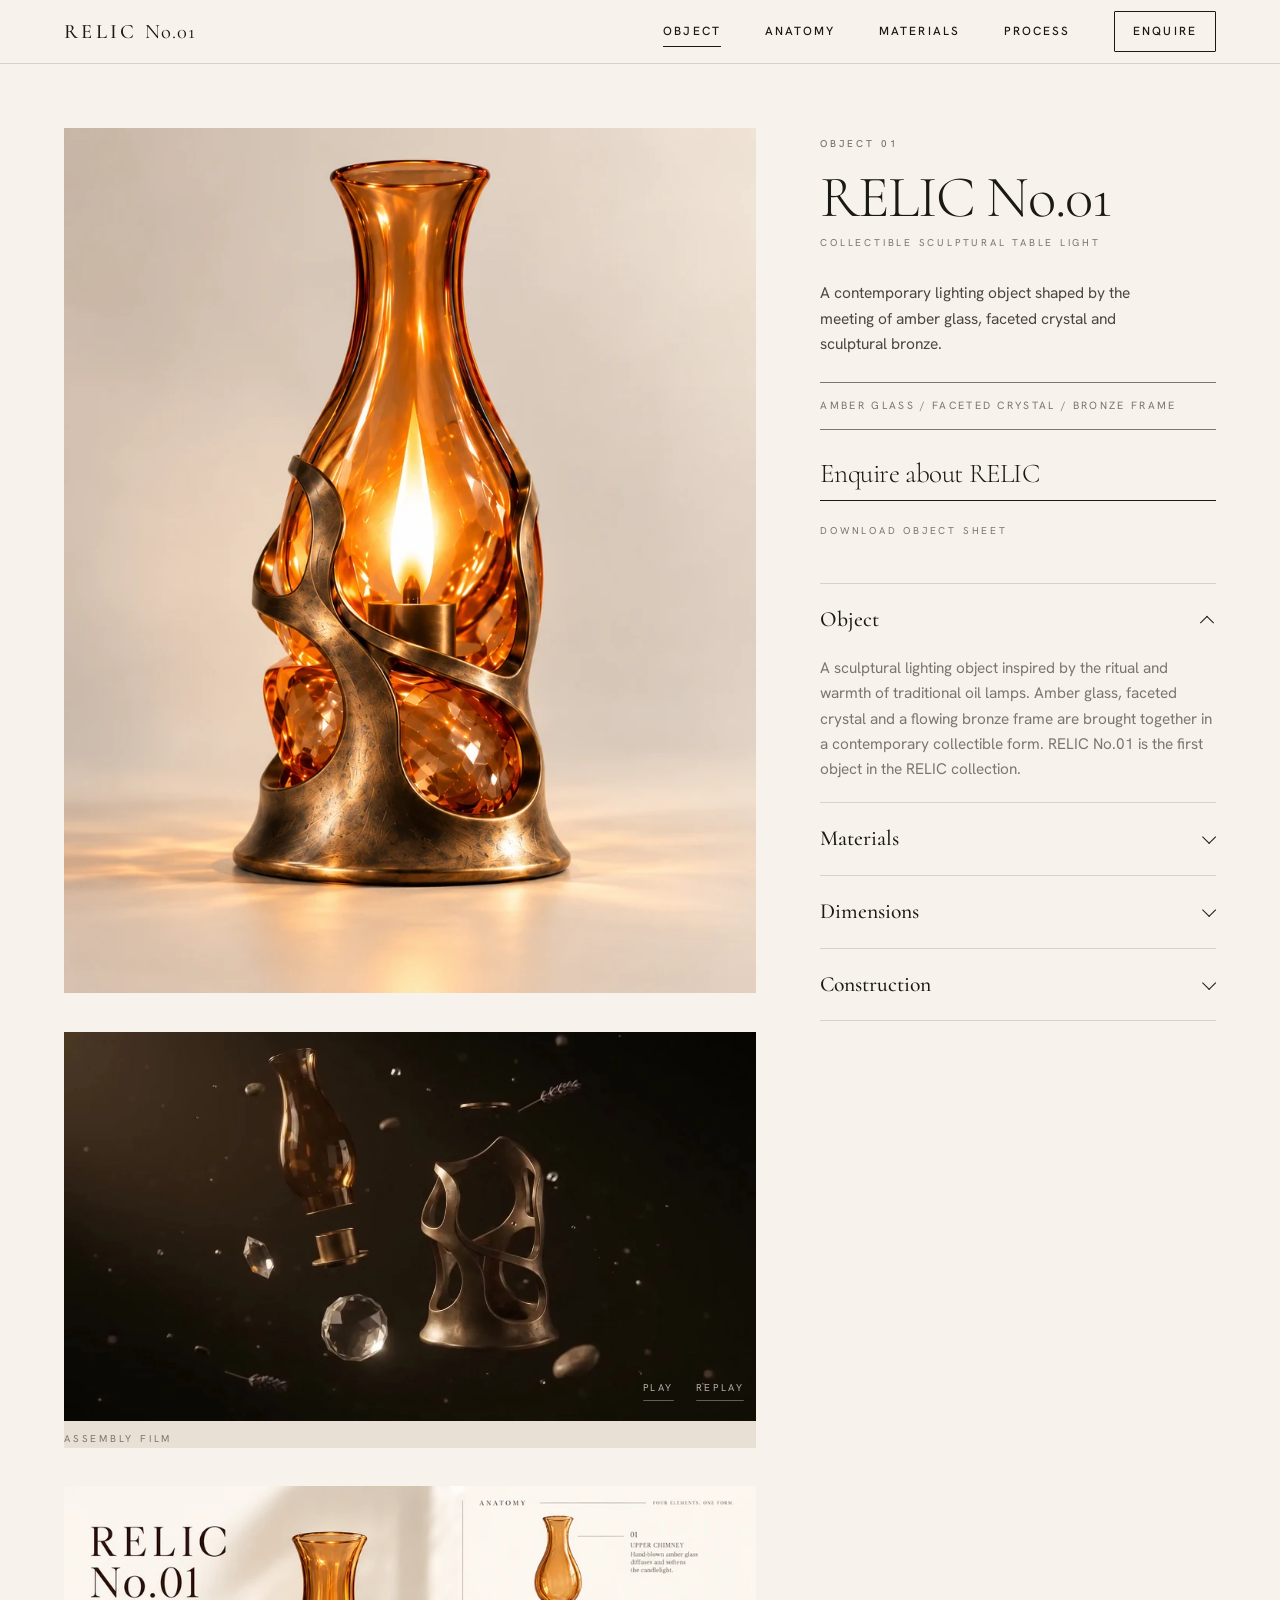
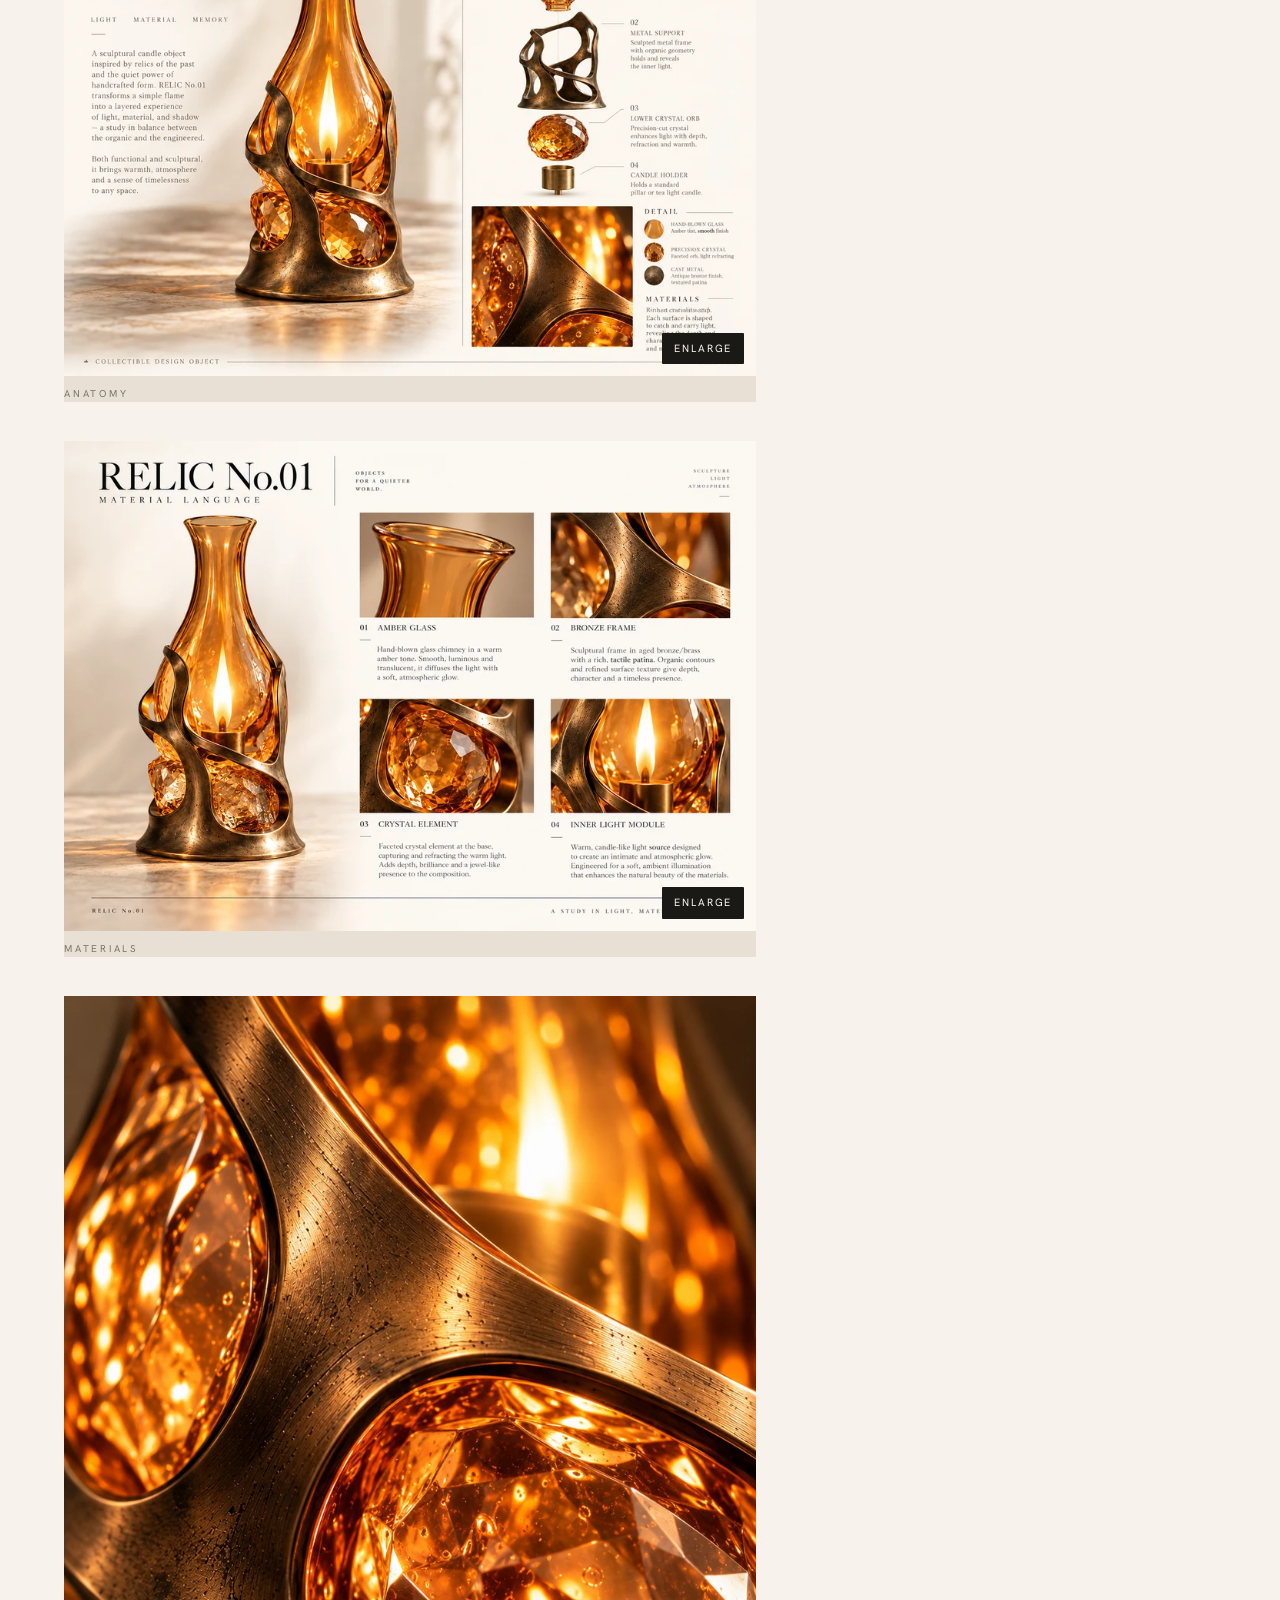
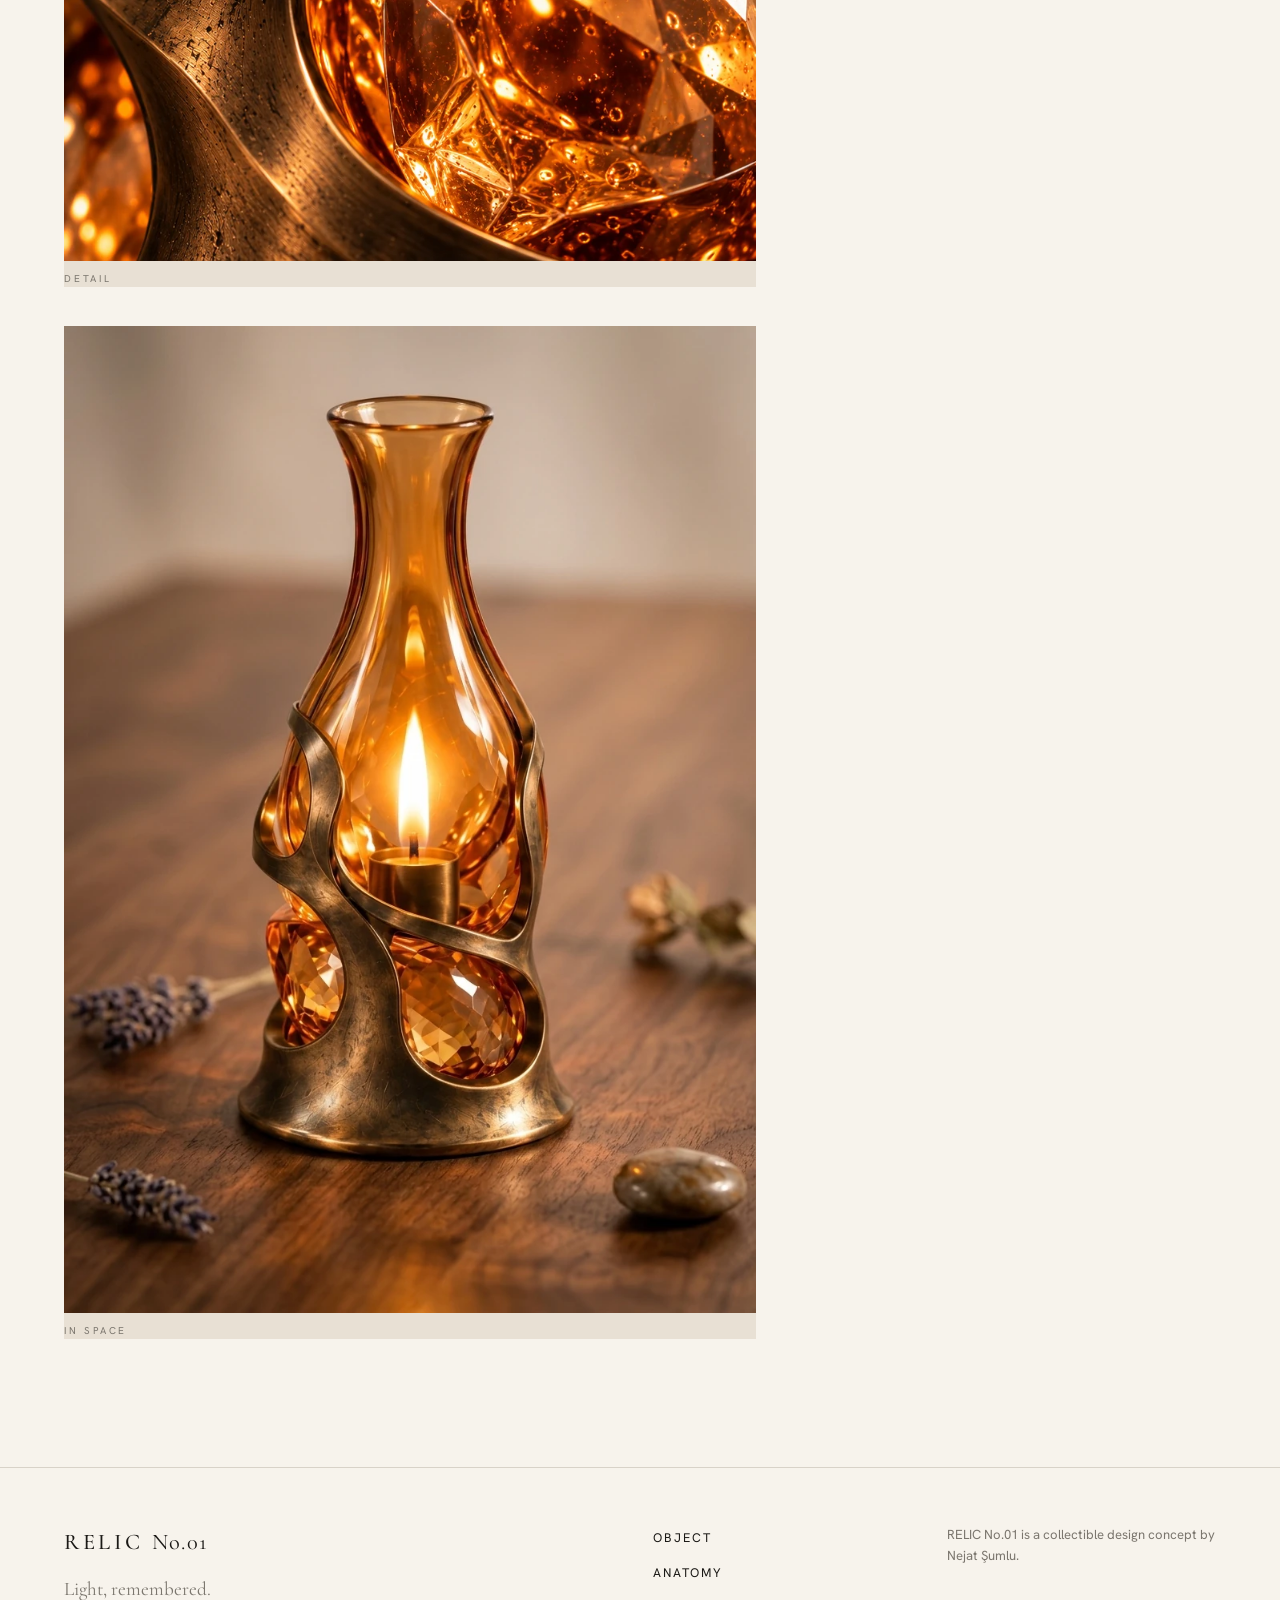
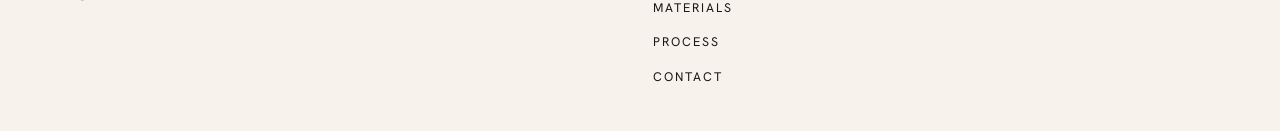
==== commit 6d4987a8: "Credit RELIC No.01 to Nejat Şumlu" ====
--- a/object/relic-01/index.html
+++ b/object/relic-01/index.html
@@ -133,7 +133,7 @@
       <a href="../../#process">Process</a>
       <button type="button" data-enquire>Contact</button>
     </nav>
-    <p class="footer__credit">RELIC No.01 is a collectible design concept by PAS Creative Studio.</p>
+    <p class="footer__credit">RELIC No.01 is a collectible design concept by Nejat Şumlu.</p>
   </div>
 </footer>
 <dialog id="lightbox" class="lightbox" aria-label="Enlarged image">
--- a/css/style.css
+++ b/css/style.css
@@ -195,6 +195,15 @@
   font-size: .74rem; letter-spacing: .26em; text-transform: uppercase; color: rgba(247,243,236,.5); margin-bottom: 1.8rem; font-size: .64rem;
 }
 .entrance__title { font-size: clamp(2.8rem, 6.4vw, 7rem); color: rgba(247,243,236,.92); }
+.entrance__campaign {
+  margin-top: 1.1rem;
+  font-family: var(--serif);
+  font-size: clamp(1.05rem, 1.8vw, 1.55rem);
+  font-style: italic;
+  font-weight: 300;
+  color: rgba(247,243,236,.68);
+  letter-spacing: .01em;
+}
 .entrance__hint {
   display: flex; align-items: center; gap: 14px; margin-top: 2.6rem;
   font-size: .62rem; letter-spacing: .3em; text-transform: uppercase; color: rgba(247,243,236,.45);
@@ -645,3 +654,244 @@
 .pp__cat { font-size: .62rem; letter-spacing: .28em; }
 .pp__mat { font-size: .66rem; letter-spacing: .22em; border-block-color: var(--ink-2); }
 .pp__desc { font-size: .97rem; color: #4b463f; }
+
+
+/* ---------- origin of form ---------- */
+.origin {
+  padding-block: clamp(120px, 17vw, 260px);
+  border-top: 1px solid var(--line);
+}
+.origin__grid { align-items: start; }
+.origin .meta { grid-column: 2 / -1; margin-bottom: 2.2rem; }
+.origin__campaign {
+  grid-column: 2 / span 5;
+  font-family: var(--serif);
+  font-size: clamp(1.2rem, 2.2vw, 2rem);
+  font-style: italic;
+  font-weight: 300;
+  color: var(--bronze);
+  margin-bottom: clamp(36px, 5vw, 72px);
+}
+.origin .headline { grid-column: 2 / span 7; }
+.origin__copy {
+  grid-column: 8 / span 4;
+  margin-top: clamp(80px, 10vw, 140px);
+  padding-top: 18px;
+  border-top: 1px solid var(--ink);
+  max-width: 42ch;
+  color: #4b463f;
+  font-size: .98rem;
+  line-height: 1.78;
+}
+@media (max-width: 820px) {
+  .origin .meta,
+  .origin__campaign,
+  .origin .headline,
+  .origin__copy { grid-column: 1 / -1; }
+  .origin__copy { margin-top: 48px; }
+}
+
+
+.origin__sketch {
+  margin-top: clamp(64px, 9vw, 140px);
+  margin-inline: 0;
+}
+.origin__sketch-btn {
+  display: block;
+  width: 100%;
+  position: relative;
+  cursor: zoom-in;
+  background: #FBF8F3;
+  border-block: 1px solid var(--line);
+}
+.origin__sketch-btn img {
+  width: min(100%, 1500px);
+  margin-inline: auto;
+}
+.origin__sketch-cap {
+  align-items: baseline;
+  row-gap: 12px;
+  padding-top: 18px;
+}
+.origin__sketch-cap .meta { grid-column: 2 / span 4; margin: 0; }
+.origin__sketch-cap p {
+  grid-column: 8 / span 4;
+  color: var(--ink-2);
+  font-size: .86rem;
+  line-height: 1.55;
+  max-width: 36ch;
+}
+@media (max-width: 820px) {
+  .origin { padding-bottom: 96px; }
+  .origin__sketch { margin-top: 56px; }
+  .origin__sketch-cap .meta,
+  .origin__sketch-cap p { grid-column: 1 / -1; }
+}
+
+
+/* origin layout refinement — text + sketches side by side */
+.origin {
+  padding-block: clamp(90px, 11vw, 160px);
+}
+.origin__layout {
+  align-items: center;
+}
+.origin__text {
+  grid-column: 2 / span 5;
+}
+.origin__text .meta {
+  margin-bottom: 2rem;
+}
+.origin__text .origin__campaign {
+  margin-bottom: clamp(28px, 4vw, 54px);
+}
+.origin__text .headline {
+  font-size: clamp(2.6rem, 5.1vw, 5.6rem);
+}
+.origin__text .origin__copy {
+  margin-top: clamp(36px, 5vw, 68px);
+  padding-top: 18px;
+  border-top: 1px solid var(--ink);
+  max-width: 38ch;
+}
+.origin__sketch {
+  grid-column: 8 / span 4;
+  margin: 0;
+  width: 100%;
+  justify-self: end;
+}
+.origin__sketch-btn {
+  border: 0;
+  background: transparent;
+}
+.origin__sketch-btn img {
+  width: 100%;
+  max-width: 520px;
+  margin-left: auto;
+}
+.origin__sketch .zoom__hint {
+  right: 10px;
+  bottom: 10px;
+  padding: 6px 10px;
+  font-size: .58rem;
+}
+.origin__sketch-cap {
+  margin-top: 14px;
+}
+.origin__sketch-cap .meta {
+  display: block;
+  margin: 0 0 6px;
+}
+.origin__sketch-cap p {
+  margin: 0;
+  color: var(--ink-2);
+  font-size: .78rem;
+  line-height: 1.5;
+  max-width: 34ch;
+}
+@media (max-width: 1000px) {
+  .origin__text { grid-column: 1 / span 6; }
+  .origin__sketch { grid-column: 8 / -1; }
+}
+@media (max-width: 820px) {
+  .origin__text,
+  .origin__sketch { grid-column: 1 / -1; }
+  .origin__sketch { margin-top: 48px; width: min(82vw, 520px); justify-self: center; }
+  .origin__sketch-btn img { max-width: none; }
+}
+
+
+/* ---------- in context ---------- */
+.context {
+  padding-block: clamp(110px, 15vw, 230px);
+}
+.context__head {
+  align-items: end;
+  margin-bottom: clamp(52px, 7vw, 100px);
+}
+.context__head .meta {
+  grid-column: 2 / -1;
+  margin-bottom: 2.2rem;
+}
+.context__head .headline {
+  grid-column: 2 / span 7;
+}
+.context__head .copy {
+  grid-column: 9 / span 3;
+}
+.context__gallery {
+  overflow: hidden;
+}
+.context__gallery figure {
+  margin: 0;
+}
+.context__gallery img {
+  width: 100%;
+  display: block;
+}
+.context__hero {
+  width: min(100% - (var(--m) * 2), 1500px);
+  margin-inline: auto !important;
+}
+.context__hero img {
+  aspect-ratio: 16 / 8.2;
+  object-fit: cover;
+}
+.context__gallery figcaption {
+  display: flex;
+  gap: 14px;
+  margin-top: 12px;
+  font-size: .62rem;
+  letter-spacing: .22em;
+  text-transform: uppercase;
+  color: var(--ink-2);
+}
+.context__gallery figcaption span {
+  color: var(--bronze);
+}
+.context__pair {
+  align-items: start;
+  padding-top: clamp(72px, 10vw, 150px);
+}
+.context__domestic {
+  grid-column: 1 / span 7;
+}
+.context__gallery-shot {
+  grid-column: 9 / span 4;
+  padding-top: clamp(56px, 8vw, 120px);
+}
+.context__domestic img {
+  aspect-ratio: 16 / 10;
+  object-fit: cover;
+}
+.context__gallery-shot img {
+  aspect-ratio: 16 / 10;
+  object-fit: cover;
+}
+@media (max-width: 820px) {
+  .context__head .meta,
+  .context__head .headline,
+  .context__head .copy {
+    grid-column: 1 / -1;
+  }
+  .context__head .copy {
+    margin-top: 1.5rem;
+  }
+  .context__hero {
+    width: 100%;
+  }
+  .context__hero figcaption {
+    padding-inline: var(--m);
+  }
+  .context__hero img {
+    aspect-ratio: 4 / 3;
+  }
+  .context__domestic,
+  .context__gallery-shot {
+    grid-column: 1 / -1;
+    padding-top: 0;
+  }
+  .context__gallery-shot {
+    margin-top: 48px !important;
+  }
+}
